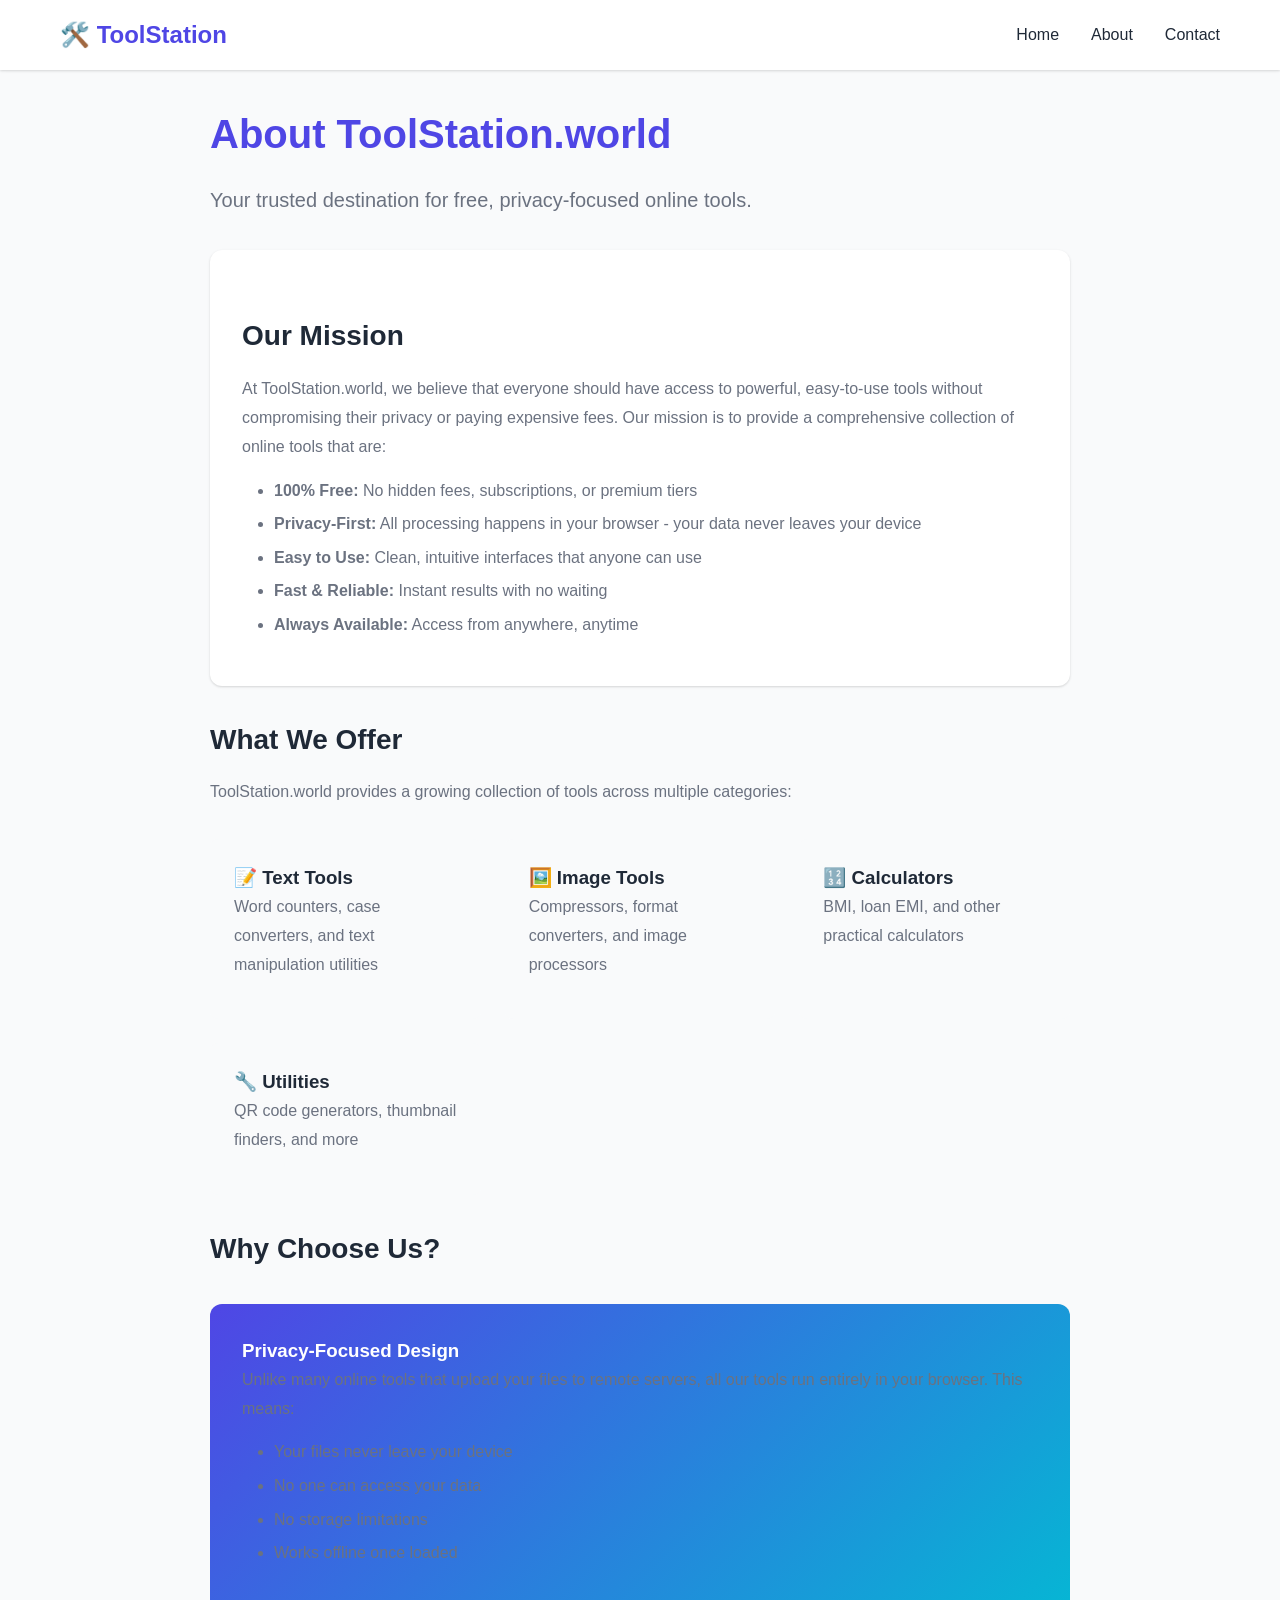
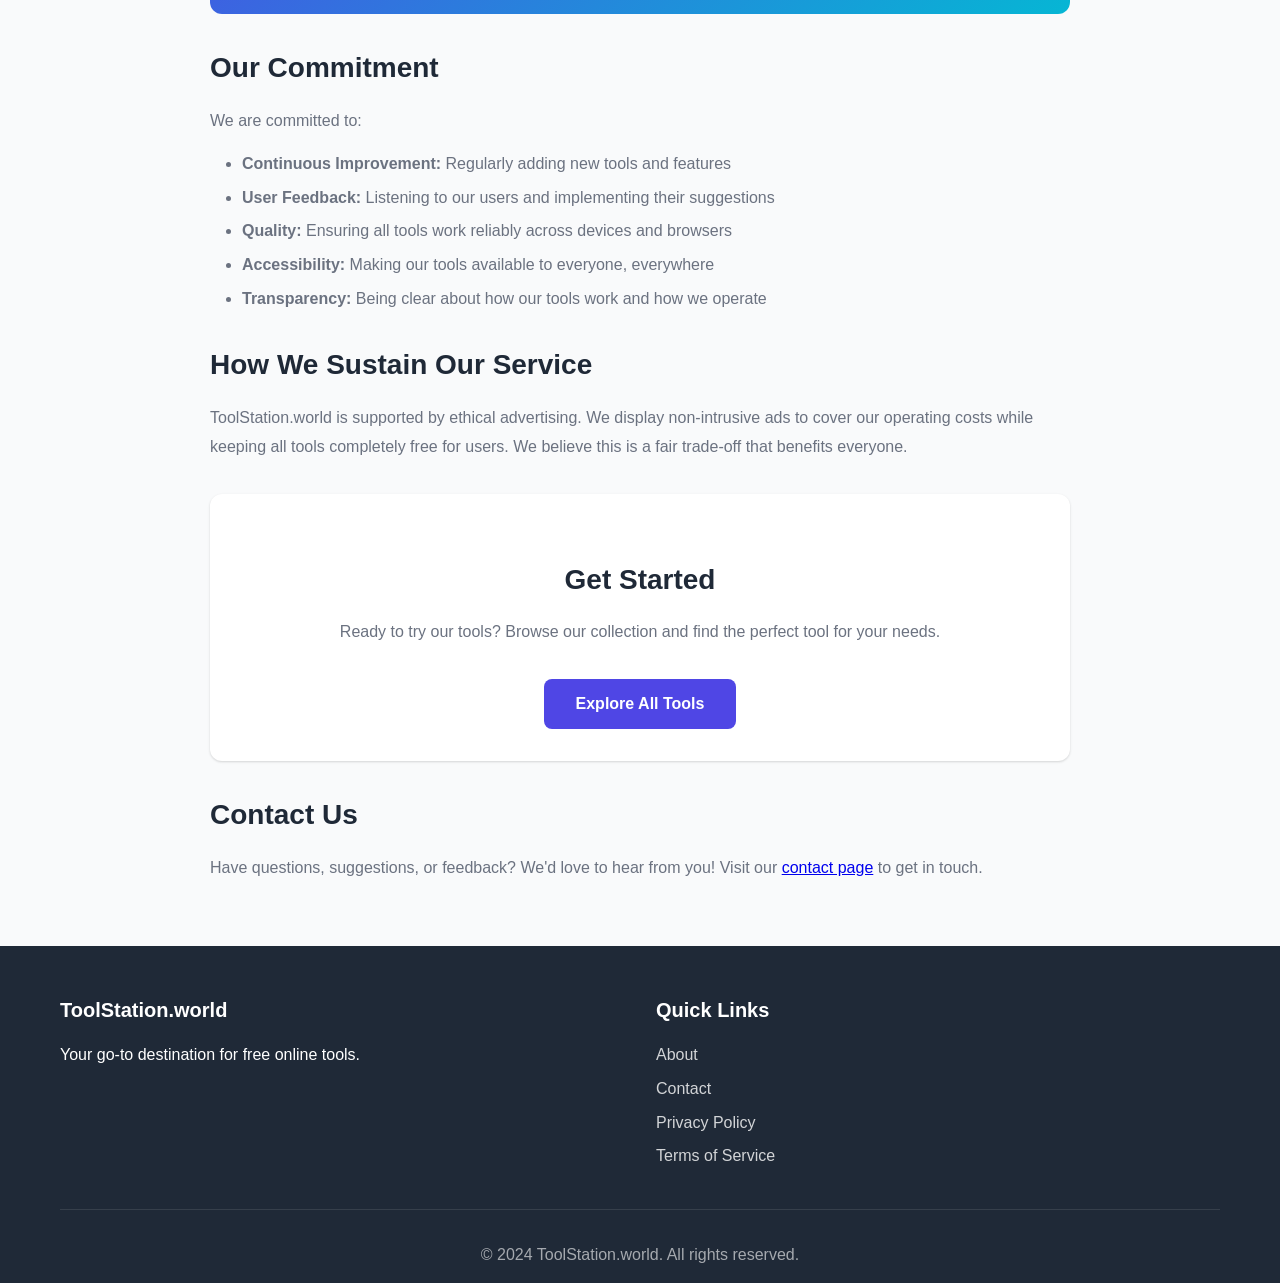
==== about.html @ adee9e63 "Add files via upload" ====
<!DOCTYPE html>
<html lang="en">
<head>
    <meta charset="UTF-8">
    <meta name="viewport" content="width=device-width, initial-scale=1.0">
    <meta name="description" content="About ToolStation.world - Learn about our mission to provide free, privacy-focused online tools for everyone.">
    <title>About Us | ToolStation.world</title>
    <link rel="stylesheet" href="/assets/style.css">
</head>
<body>
    <header>
        <div class="container">
            <div class="header-content">
                <h1 class="logo">🛠️ <a href="/" style="color: inherit; text-decoration: none;">ToolStation</a></h1>
                <nav>
                    <a href="/">Home</a>
                    <a href="/about.html">About</a>
                    <a href="/contact.html">Contact</a>
                </nav>
            </div>
        </div>
    </header>

    <main class="content-page">
        <h1>About ToolStation.world</h1>
        <p style="font-size: 1.25rem; color: var(--text-light);">Your trusted destination for free, privacy-focused online tools.</p>

        <div style="background: var(--bg-color); padding: 2rem; border-radius: 12px; box-shadow: var(--card-shadow); margin: 2rem 0;">
            <h2>Our Mission</h2>
            <p>At ToolStation.world, we believe that everyone should have access to powerful, easy-to-use tools without compromising their privacy or paying expensive fees. Our mission is to provide a comprehensive collection of online tools that are:</p>
            <ul>
                <li><strong>100% Free:</strong> No hidden fees, subscriptions, or premium tiers</li>
                <li><strong>Privacy-First:</strong> All processing happens in your browser - your data never leaves your device</li>
                <li><strong>Easy to Use:</strong> Clean, intuitive interfaces that anyone can use</li>
                <li><strong>Fast & Reliable:</strong> Instant results with no waiting</li>
                <li><strong>Always Available:</strong> Access from anywhere, anytime</li>
            </ul>
        </div>

        <h2>What We Offer</h2>
        <p>ToolStation.world provides a growing collection of tools across multiple categories:</p>

        <div style="display: grid; grid-template-columns: repeat(auto-fit, minmax(250px, 1fr)); gap: 1.5rem; margin: 2rem 0;">
            <div style="background: var(--bg-light); padding: 1.5rem; border-radius: 8px;">
                <h3>📝 Text Tools</h3>
                <p>Word counters, case converters, and text manipulation utilities</p>
            </div>
            <div style="background: var(--bg-light); padding: 1.5rem; border-radius: 8px;">
                <h3>🖼️ Image Tools</h3>
                <p>Compressors, format converters, and image processors</p>
            </div>
            <div style="background: var(--bg-light); padding: 1.5rem; border-radius: 8px;">
                <h3>🔢 Calculators</h3>
                <p>BMI, loan EMI, and other practical calculators</p>
            </div>
            <div style="background: var(--bg-light); padding: 1.5rem; border-radius: 8px;">
                <h3>🔧 Utilities</h3>
                <p>QR code generators, thumbnail finders, and more</p>
            </div>
        </div>

        <h2>Why Choose Us?</h2>
        <div style="background: linear-gradient(135deg, var(--primary-color) 0%, var(--secondary-color) 100%); color: white; padding: 2rem; border-radius: 12px; margin: 2rem 0;">
            <h3 style="color: white;">Privacy-Focused Design</h3>
            <p>Unlike many online tools that upload your files to remote servers, all our tools run entirely in your browser. This means:</p>
            <ul>
                <li>Your files never leave your device</li>
                <li>No one can access your data</li>
                <li>No storage limitations</li>
                <li>Works offline once loaded</li>
            </ul>
        </div>

        <h2>Our Commitment</h2>
        <p>We are committed to:</p>
        <ul>
            <li><strong>Continuous Improvement:</strong> Regularly adding new tools and features</li>
            <li><strong>User Feedback:</strong> Listening to our users and implementing their suggestions</li>
            <li><strong>Quality:</strong> Ensuring all tools work reliably across devices and browsers</li>
            <li><strong>Accessibility:</strong> Making our tools available to everyone, everywhere</li>
            <li><strong>Transparency:</strong> Being clear about how our tools work and how we operate</li>
        </ul>

        <h2>How We Sustain Our Service</h2>
        <p>ToolStation.world is supported by ethical advertising. We display non-intrusive ads to cover our operating costs while keeping all tools completely free for users. We believe this is a fair trade-off that benefits everyone.</p>

        <div style="background: var(--bg-color); padding: 2rem; border-radius: 12px; box-shadow: var(--card-shadow); margin: 2rem 0; text-align: center;">
            <h2>Get Started</h2>
            <p>Ready to try our tools? Browse our collection and find the perfect tool for your needs.</p>
            <a href="/" class="btn" style="display: inline-block; margin-top: 1rem; text-decoration: none;">Explore All Tools</a>
        </div>

        <h2>Contact Us</h2>
        <p>Have questions, suggestions, or feedback? We'd love to hear from you! Visit our <a href="/contact.html">contact page</a> to get in touch.</p>
    </main>

    <footer>
        <div class="container">
            <div class="footer-content">
                <div class="footer-section">
                    <h4>ToolStation.world</h4>
                    <p>Your go-to destination for free online tools.</p>
                </div>
                <div class="footer-section">
                    <h4>Quick Links</h4>
                    <ul>
                        <li><a href="/about.html">About</a></li>
                        <li><a href="/contact.html">Contact</a></li>
                        <li><a href="/privacy.html">Privacy Policy</a></li>
                        <li><a href="/terms.html">Terms of Service</a></li>
                    </ul>
                </div>
            </div>
            <div class="footer-bottom">
                <p>&copy; 2024 ToolStation.world. All rights reserved.</p>
            </div>
        </div>
    </footer>
</body>
</html>
---- assets/style.css ----
* {
    margin: 0;
    padding: 0;
    box-sizing: border-box;
}

:root {
    --primary-color: #4f46e5;
    --primary-dark: #4338ca;
    --secondary-color: #06b6d4;
    --text-color: #1f2937;
    --text-light: #6b7280;
    --bg-color: #ffffff;
    --bg-light: #f9fafb;
    --border-color: #e5e7eb;
    --success-color: #10b981;
    --warning-color: #f59e0b;
    --danger-color: #ef4444;
    --card-shadow: 0 1px 3px 0 rgba(0, 0, 0, 0.1), 0 1px 2px 0 rgba(0, 0, 0, 0.06);
    --card-shadow-hover: 0 10px 15px -3px rgba(0, 0, 0, 0.1), 0 4px 6px -2px rgba(0, 0, 0, 0.05);
}

body {
    font-family: -apple-system, BlinkMacSystemFont, 'Segoe UI', Roboto, 'Helvetica Neue', Arial, sans-serif;
    line-height: 1.6;
    color: var(--text-color);
    background-color: var(--bg-light);
}

.container {
    max-width: 1200px;
    margin: 0 auto;
    padding: 0 20px;
}

/* Header */
header {
    background: var(--bg-color);
    box-shadow: var(--card-shadow);
    position: sticky;
    top: 0;
    z-index: 100;
}

.header-content {
    display: flex;
    justify-content: space-between;
    align-items: center;
    padding: 1rem 0;
}

.logo {
    font-size: 1.5rem;
    font-weight: 700;
    color: var(--primary-color);
}

nav {
    display: flex;
    gap: 2rem;
}

nav a {
    color: var(--text-color);
    text-decoration: none;
    font-weight: 500;
    transition: color 0.3s;
}

nav a:hover {
    color: var(--primary-color);
}

/* Hero Section */
.hero {
    background: linear-gradient(135deg, var(--primary-color) 0%, var(--secondary-color) 100%);
    color: white;
    padding: 4rem 0;
    text-align: center;
}

.hero h1 {
    font-size: 3rem;
    margin-bottom: 1rem;
    font-weight: 700;
}

.hero p {
    font-size: 1.25rem;
    opacity: 0.95;
}

/* Tools Section */
.tools-section {
    padding: 4rem 0;
}

.tools-section h2 {
    text-align: center;
    font-size: 2.5rem;
    margin-bottom: 3rem;
    color: var(--text-color);
}

.tools-grid {
    display: grid;
    grid-template-columns: repeat(auto-fit, minmax(300px, 1fr));
    gap: 2rem;
}

.tool-card {
    background: var(--bg-color);
    padding: 2rem;
    border-radius: 12px;
    box-shadow: var(--card-shadow);
    transition: all 0.3s;
    text-decoration: none;
    color: var(--text-color);
    display: block;
}

.tool-card:hover {
    box-shadow: var(--card-shadow-hover);
    transform: translateY(-5px);
}

.tool-icon {
    font-size: 3rem;
    margin-bottom: 1rem;
}

.tool-card h3 {
    font-size: 1.5rem;
    margin-bottom: 0.5rem;
    color: var(--primary-color);
}

.tool-card p {
    color: var(--text-light);
}

/* Features Section */
.features-section {
    background: var(--bg-color);
    padding: 4rem 0;
}

.features-section h2 {
    text-align: center;
    font-size: 2.5rem;
    margin-bottom: 3rem;
}

.features-grid {
    display: grid;
    grid-template-columns: repeat(auto-fit, minmax(250px, 1fr));
    gap: 2rem;
}

.feature {
    text-align: center;
    padding: 2rem;
}

.feature h3 {
    font-size: 1.5rem;
    margin-bottom: 1rem;
}

/* Tool Page Styles */
.tool-container {
    max-width: 800px;
    margin: 2rem auto;
    padding: 0 20px;
}

.tool-header {
    text-align: center;
    margin-bottom: 2rem;
}

.tool-header h1 {
    font-size: 2.5rem;
    color: var(--primary-color);
    margin-bottom: 0.5rem;
}

.tool-header p {
    color: var(--text-light);
    font-size: 1.1rem;
}

.ad {
    background: var(--bg-light);
    border: 2px dashed var(--border-color);
    padding: 2rem;
    text-align: center;
    margin: 2rem 0;
    border-radius: 8px;
    color: var(--text-light);
}

.ad::before {
    content: "Advertisement";
    display: block;
    font-size: 0.875rem;
}

.tool-content {
    background: var(--bg-color);
    padding: 2rem;
    border-radius: 12px;
    box-shadow: var(--card-shadow);
    margin-bottom: 2rem;
}

.form-group {
    margin-bottom: 1.5rem;
}

.form-group label {
    display: block;
    margin-bottom: 0.5rem;
    font-weight: 600;
    color: var(--text-color);
}

.form-group input,
.form-group textarea,
.form-group select {
    width: 100%;
    padding: 0.75rem;
    border: 2px solid var(--border-color);
    border-radius: 8px;
    font-size: 1rem;
    font-family: inherit;
    transition: border-color 0.3s;
}

.form-group input:focus,
.form-group textarea:focus,
.form-group select:focus {
    outline: none;
    border-color: var(--primary-color);
}

.form-group textarea {
    min-height: 150px;
    resize: vertical;
}

.btn {
    padding: 0.75rem 2rem;
    background: var(--primary-color);
    color: white;
    border: none;
    border-radius: 8px;
    font-size: 1rem;
    font-weight: 600;
    cursor: pointer;
    transition: background 0.3s;
}

.btn:hover {
    background: var(--primary-dark);
}

.btn-secondary {
    background: var(--secondary-color);
}

.btn-group {
    display: flex;
    gap: 1rem;
    flex-wrap: wrap;
}

.result-box {
    background: var(--bg-light);
    padding: 1.5rem;
    border-radius: 8px;
    margin-top: 1.5rem;
    border: 2px solid var(--border-color);
}

.result-box h3 {
    margin-bottom: 1rem;
    color: var(--primary-color);
}

.stats {
    display: grid;
    grid-template-columns: repeat(auto-fit, minmax(150px, 1fr));
    gap: 1rem;
    margin-top: 1rem;
}

.stat-item {
    background: var(--bg-color);
    padding: 1rem;
    border-radius: 8px;
    text-align: center;
}

.stat-value {
    font-size: 2rem;
    font-weight: 700;
    color: var(--primary-color);
}

.stat-label {
    color: var(--text-light);
    font-size: 0.875rem;
}

/* FAQ Section */
.faq-section {
    background: var(--bg-color);
    padding: 2rem;
    border-radius: 12px;
    box-shadow: var(--card-shadow);
    margin-top: 3rem;
}

.faq-section h2 {
    font-size: 2rem;
    margin-bottom: 2rem;
    color: var(--text-color);
}

.faq-item {
    margin-bottom: 1.5rem;
    padding-bottom: 1.5rem;
    border-bottom: 1px solid var(--border-color);
}

.faq-item:last-child {
    border-bottom: none;
}

.faq-item h3 {
    color: var(--primary-color);
    margin-bottom: 0.5rem;
    font-size: 1.25rem;
}

.faq-item p {
    color: var(--text-light);
    line-height: 1.6;
}

/* Image Preview */
.image-preview {
    margin-top: 1rem;
    text-align: center;
}

.image-preview img {
    max-width: 100%;
    max-height: 400px;
    border-radius: 8px;
    box-shadow: var(--card-shadow);
}

#qrcode {
    display: flex;
    justify-content: center;
    margin-top: 1rem;
}

#qrcode canvas {
    border-radius: 8px;
    box-shadow: var(--card-shadow);
}

/* Footer */
footer {
    background: var(--text-color);
    color: white;
    padding: 3rem 0 1rem;
    margin-top: 4rem;
}

.footer-content {
    display: grid;
    grid-template-columns: repeat(auto-fit, minmax(250px, 1fr));
    gap: 2rem;
    margin-bottom: 2rem;
}

.footer-section h4 {
    margin-bottom: 1rem;
    font-size: 1.25rem;
}

.footer-section ul {
    list-style: none;
}

.footer-section ul li {
    margin-bottom: 0.5rem;
}

.footer-section a {
    color: rgba(255, 255, 255, 0.8);
    text-decoration: none;
    transition: color 0.3s;
}

.footer-section a:hover {
    color: white;
}

.footer-bottom {
    text-align: center;
    padding-top: 2rem;
    border-top: 1px solid rgba(255, 255, 255, 0.1);
    color: rgba(255, 255, 255, 0.6);
}

/* Content Pages */
.content-page {
    max-width: 900px;
    margin: 2rem auto;
    padding: 0 20px;
}

.content-page h1 {
    font-size: 2.5rem;
    margin-bottom: 1rem;
    color: var(--primary-color);
}

.content-page h2 {
    font-size: 1.75rem;
    margin-top: 2rem;
    margin-bottom: 1rem;
    color: var(--text-color);
}

.content-page p {
    margin-bottom: 1rem;
    line-height: 1.8;
    color: var(--text-light);
}

.content-page ul {
    margin-left: 2rem;
    margin-bottom: 1rem;
}

.content-page li {
    margin-bottom: 0.5rem;
    color: var(--text-light);
}

/* Responsive */
@media (max-width: 768px) {
    .hero h1 {
        font-size: 2rem;
    }

    .hero p {
        font-size: 1rem;
    }

    .tools-grid {
        grid-template-columns: 1fr;
    }

    nav {
        gap: 1rem;
    }

    .header-content {
        flex-direction: column;
        gap: 1rem;
    }

    .btn-group {
        flex-direction: column;
    }

    .btn {
        width: 100%;
    }
}

/* Utility Classes */
.hidden {
    display: none;
}

.text-center {
    text-align: center;
}

.mt-1 { margin-top: 1rem; }
.mt-2 { margin-top: 2rem; }
.mb-1 { margin-bottom: 1rem; }
.mb-2 { margin-bottom: 2rem; }
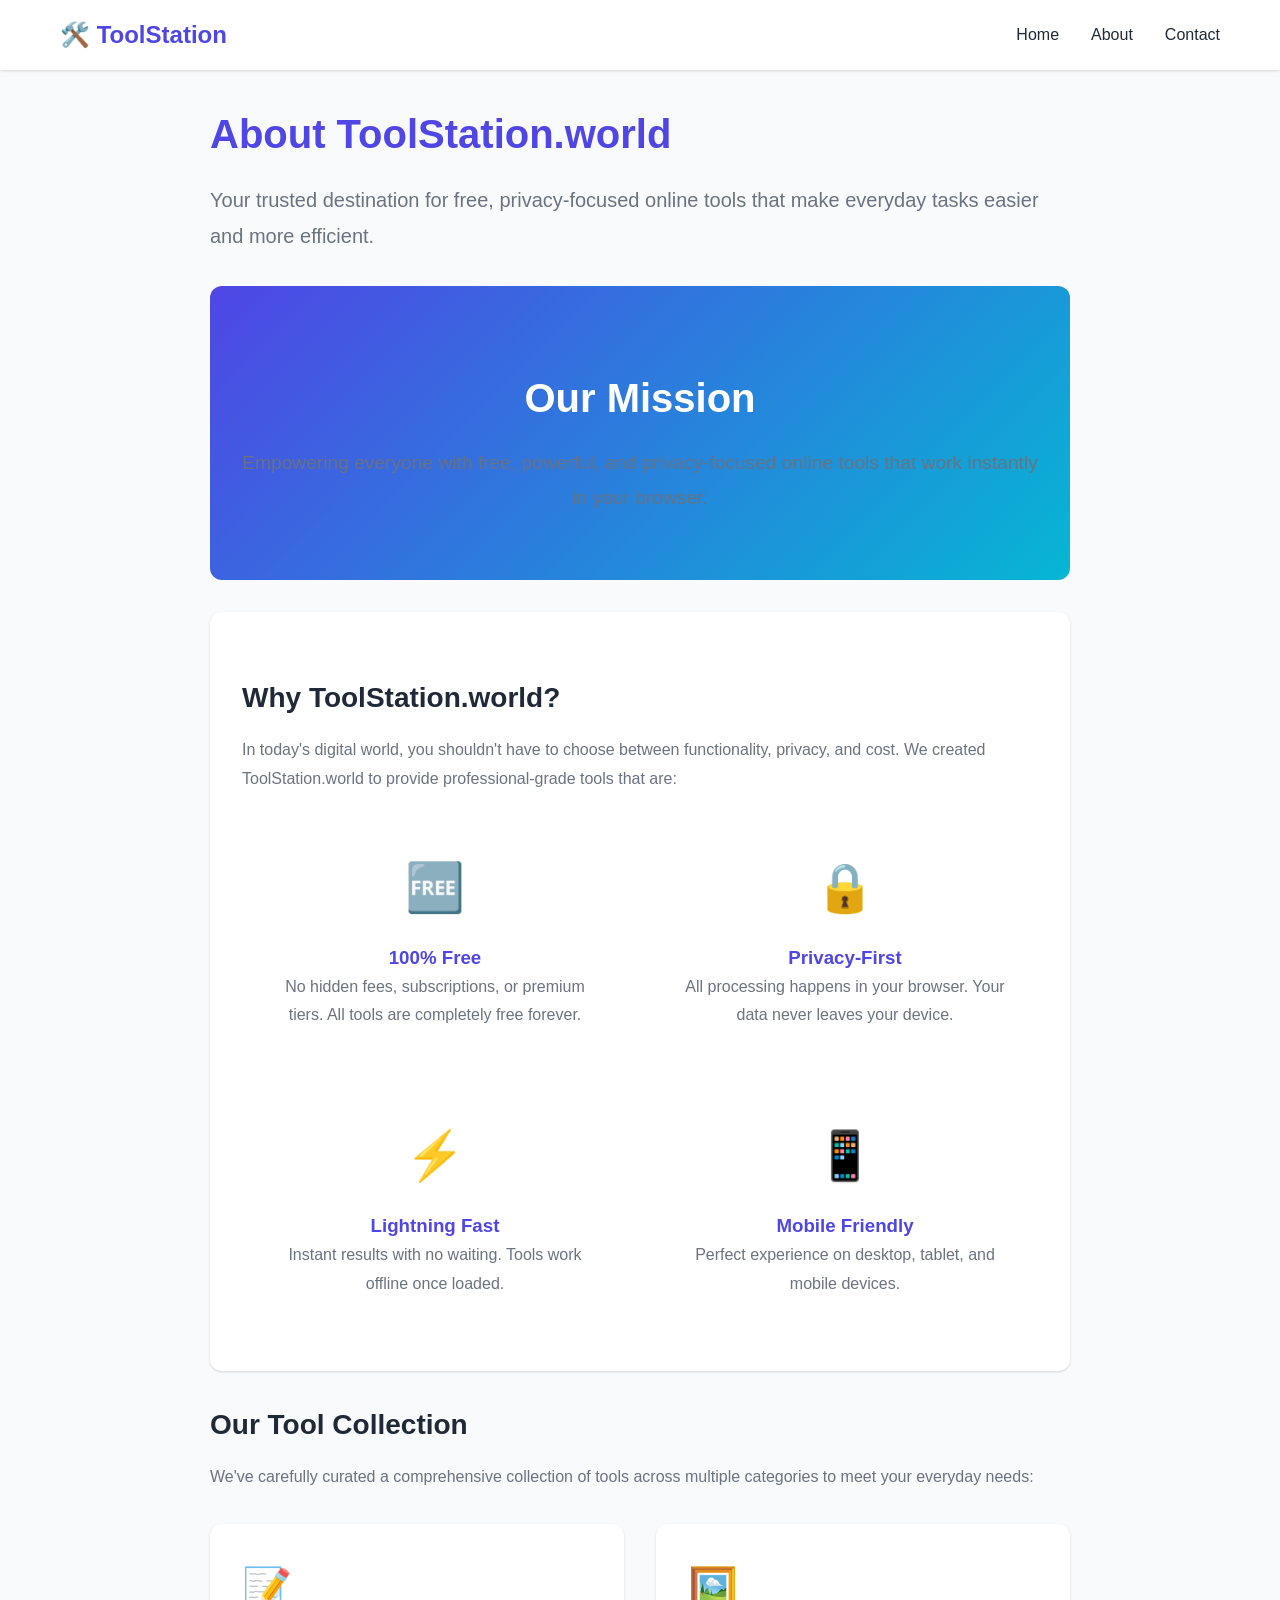
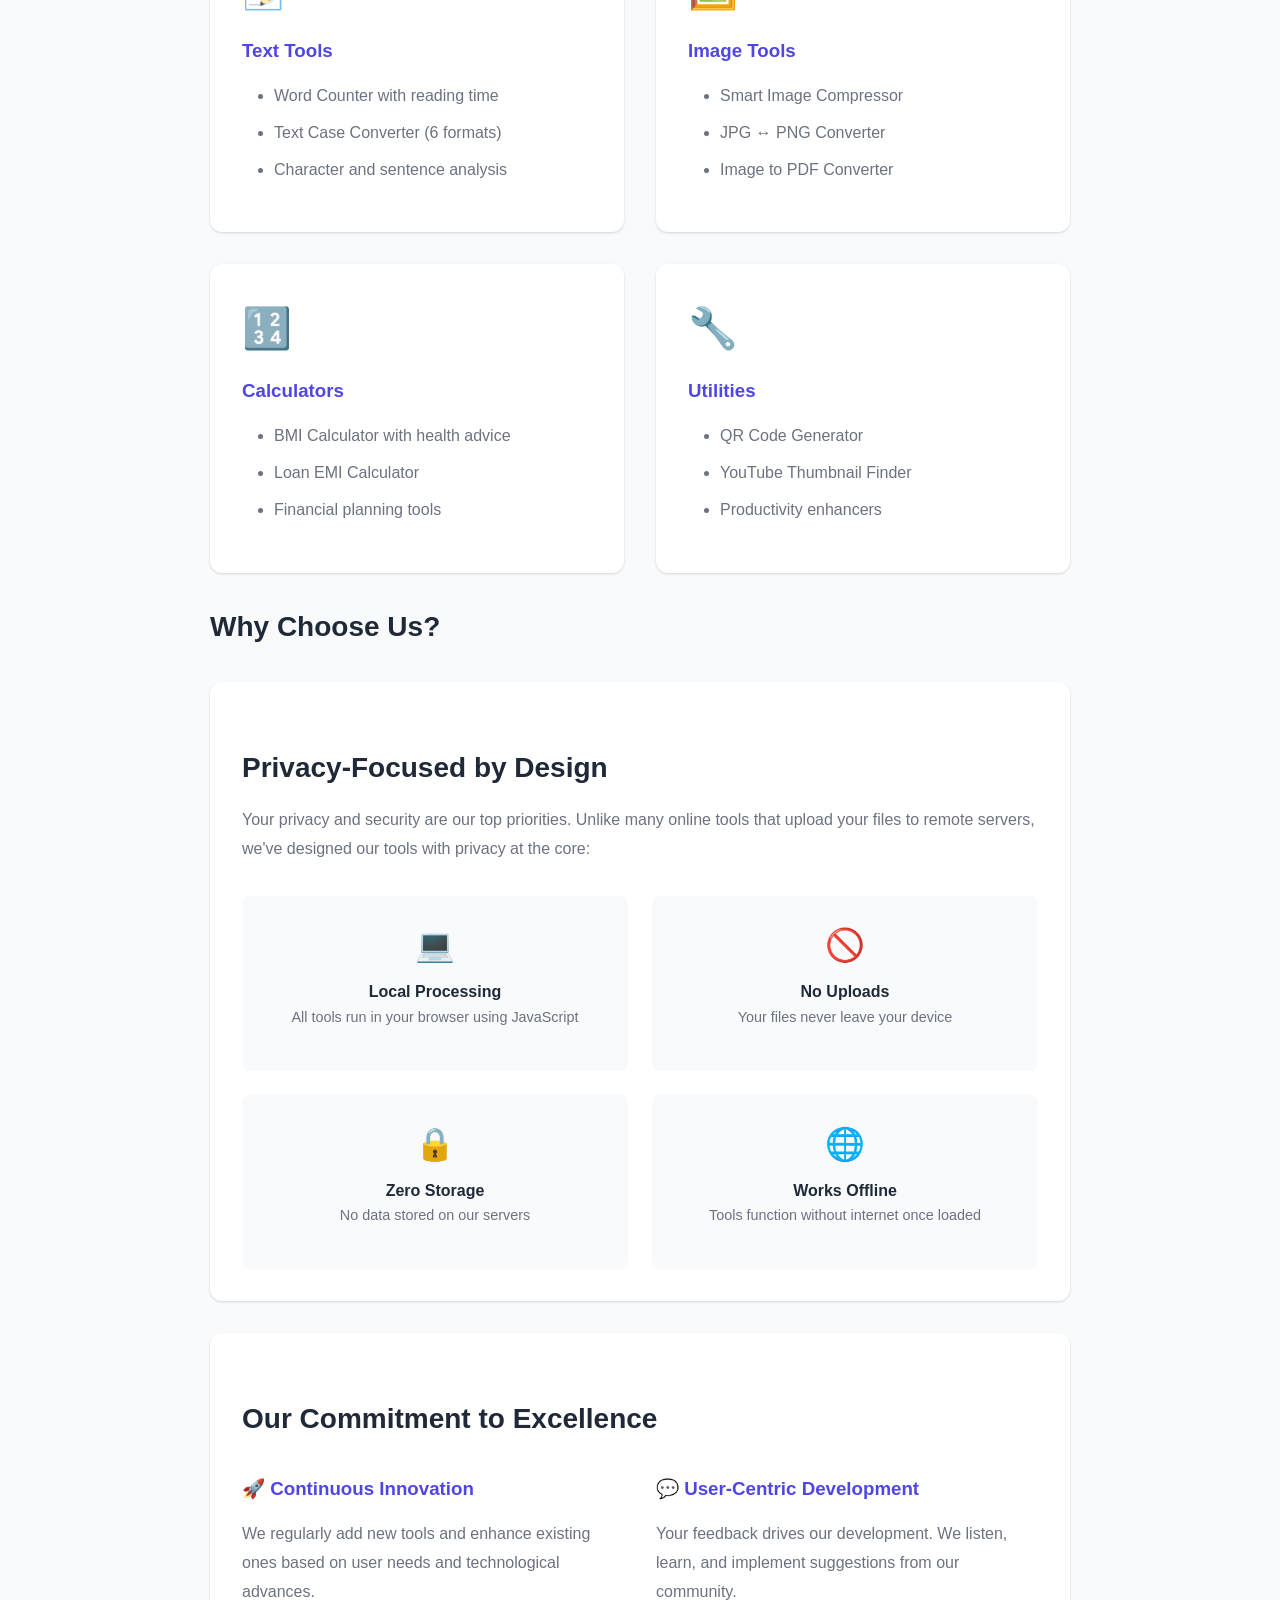
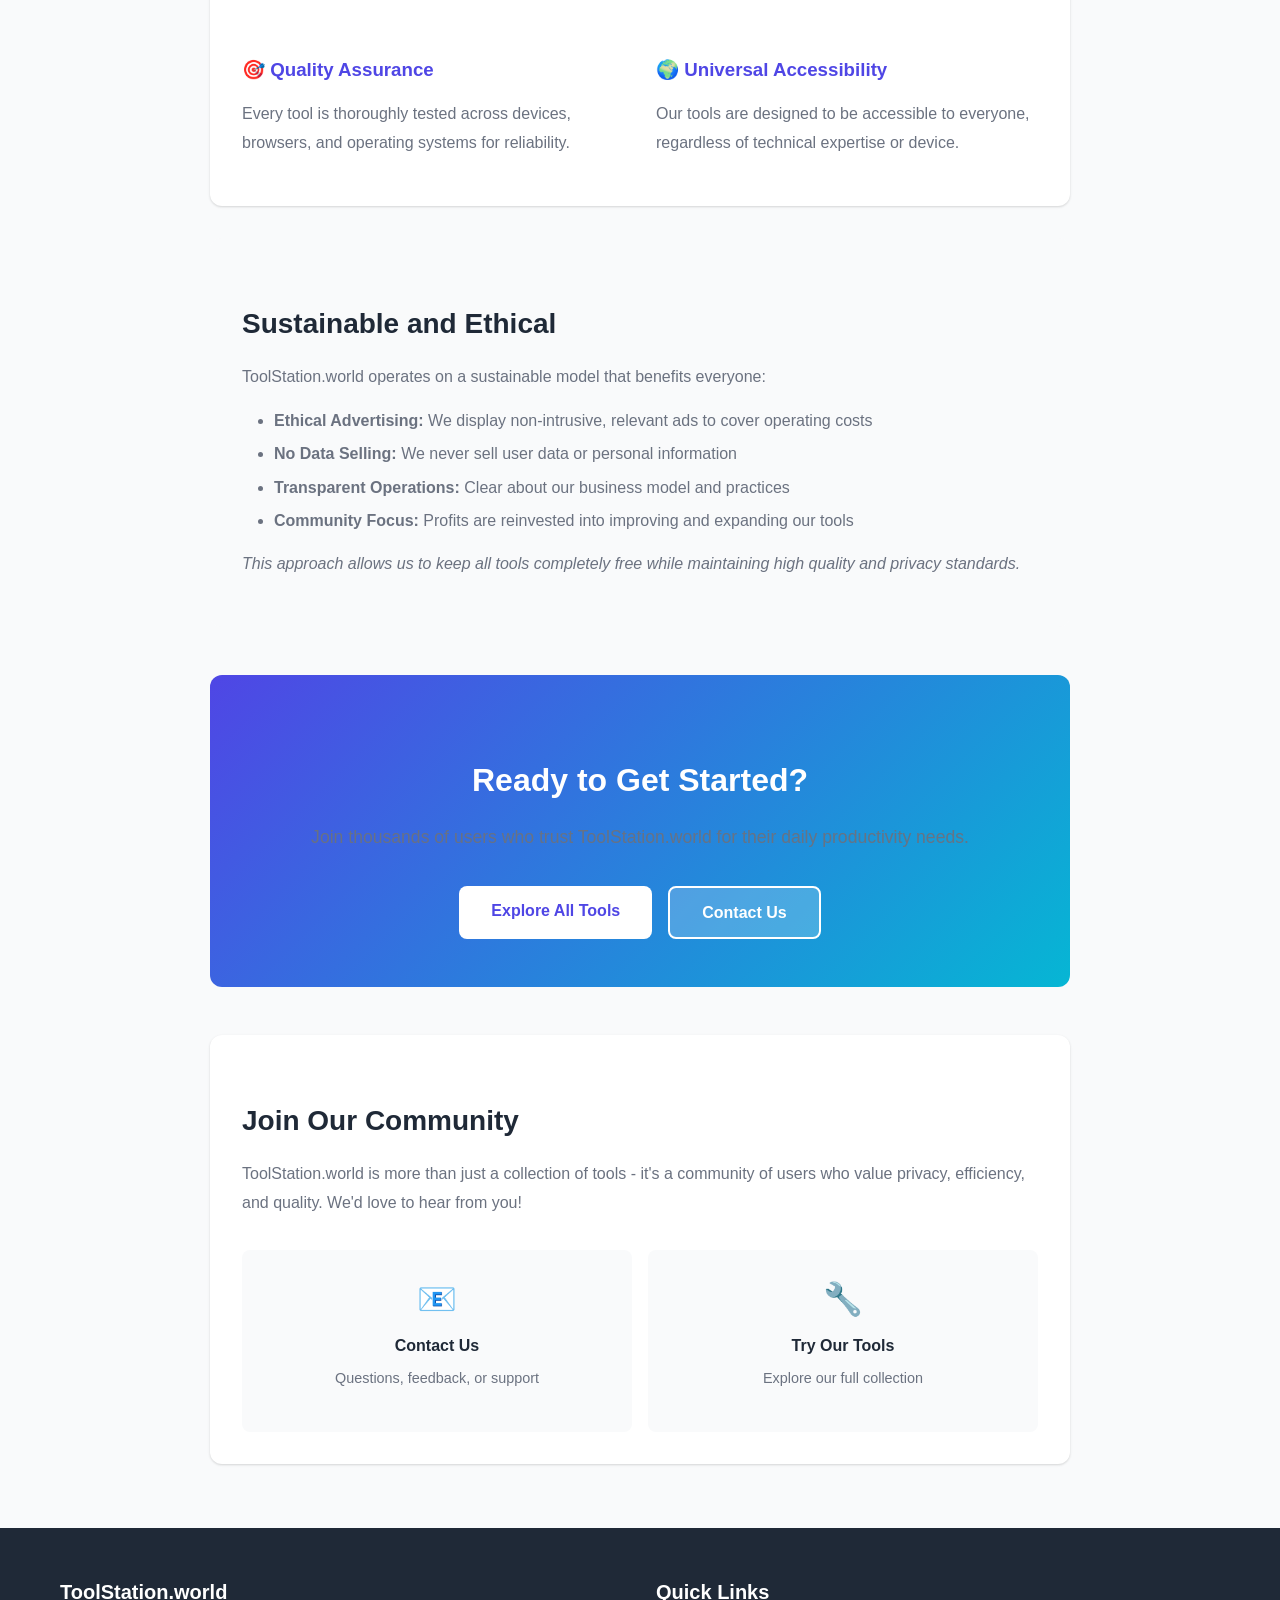
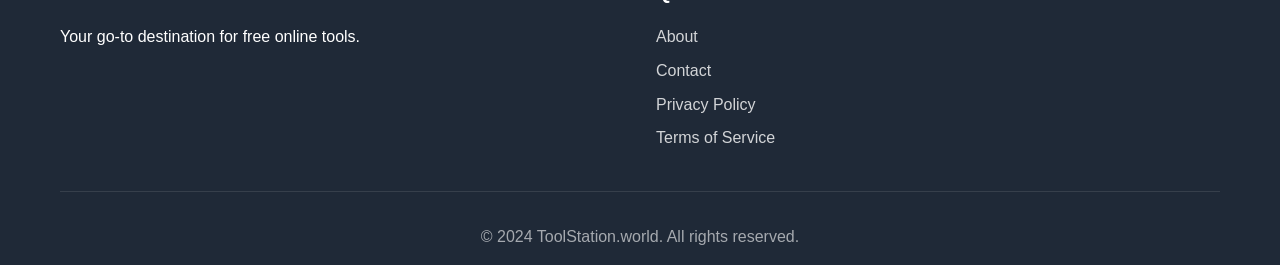
==== commit 67772115: "Add files via upload" ====
--- a/about.html
+++ b/about.html
@@ -23,75 +23,171 @@
 
     <main class="content-page">
         <h1>About ToolStation.world</h1>
-        <p style="font-size: 1.25rem; color: var(--text-light);">Your trusted destination for free, privacy-focused online tools.</p>
-
-        <div style="background: var(--bg-color); padding: 2rem; border-radius: 12px; box-shadow: var(--card-shadow); margin: 2rem 0;">
-            <h2>Our Mission</h2>
-            <p>At ToolStation.world, we believe that everyone should have access to powerful, easy-to-use tools without compromising their privacy or paying expensive fees. Our mission is to provide a comprehensive collection of online tools that are:</p>
-            <ul>
-                <li><strong>100% Free:</strong> No hidden fees, subscriptions, or premium tiers</li>
-                <li><strong>Privacy-First:</strong> All processing happens in your browser - your data never leaves your device</li>
-                <li><strong>Easy to Use:</strong> Clean, intuitive interfaces that anyone can use</li>
-                <li><strong>Fast & Reliable:</strong> Instant results with no waiting</li>
-                <li><strong>Always Available:</strong> Access from anywhere, anytime</li>
+        <p style="font-size: 1.25rem; color: var(--text-light); margin-bottom: 2rem;">Your trusted destination for free, privacy-focused online tools that make everyday tasks easier and more efficient.</p>
+
+        <div style="background: linear-gradient(135deg, var(--primary-color) 0%, var(--secondary-color) 100%); color: white; padding: 3rem 2rem; border-radius: 12px; margin: 2rem 0; text-align: center;">
+            <h2 style="color: white; font-size: 2.5rem; margin-bottom: 1rem;">Our Mission</h2>
+            <p style="font-size: 1.2rem; opacity: 0.95;">Empowering everyone with free, powerful, and privacy-focused online tools that work instantly in your browser.</p>
+        </div>
+
+        <div style="background: var(--bg-color); padding: 2rem; border-radius: 12px; box-shadow: var(--card-shadow); margin: 2rem 0;">
+            <h2>Why ToolStation.world?</h2>
+            <p>In today's digital world, you shouldn't have to choose between functionality, privacy, and cost. We created ToolStation.world to provide professional-grade tools that are:</p>
+            <div style="display: grid; grid-template-columns: repeat(auto-fit, minmax(250px, 1fr)); gap: 1.5rem; margin-top: 2rem;">
+                <div style="text-align: center; padding: 1.5rem;">
+                    <div style="font-size: 3rem; margin-bottom: 1rem;">🆓</div>
+                    <h3 style="color: var(--primary-color);">100% Free</h3>
+                    <p>No hidden fees, subscriptions, or premium tiers. All tools are completely free forever.</p>
+                </div>
+                <div style="text-align: center; padding: 1.5rem;">
+                    <div style="font-size: 3rem; margin-bottom: 1rem;">🔒</div>
+                    <h3 style="color: var(--primary-color);">Privacy-First</h3>
+                    <p>All processing happens in your browser. Your data never leaves your device.</p>
+                </div>
+                <div style="text-align: center; padding: 1.5rem;">
+                    <div style="font-size: 3rem; margin-bottom: 1rem;">⚡</div>
+                    <h3 style="color: var(--primary-color);">Lightning Fast</h3>
+                    <p>Instant results with no waiting. Tools work offline once loaded.</p>
+                </div>
+                <div style="text-align: center; padding: 1.5rem;">
+                    <div style="font-size: 3rem; margin-bottom: 1rem;">📱</div>
+                    <h3 style="color: var(--primary-color);">Mobile Friendly</h3>
+                    <p>Perfect experience on desktop, tablet, and mobile devices.</p>
+                </div>
+            </div>
+        </div>
+
+        <h2>Our Tool Collection</h2>
+        <p>We've carefully curated a comprehensive collection of tools across multiple categories to meet your everyday needs:</p>
+
+        <div style="display: grid; grid-template-columns: repeat(auto-fit, minmax(280px, 1fr)); gap: 2rem; margin: 2rem 0;">
+            <div style="background: var(--bg-color); padding: 2rem; border-radius: 12px; box-shadow: var(--card-shadow);">
+                <div style="font-size: 2.5rem; margin-bottom: 1rem;">📝</div>
+                <h3 style="color: var(--primary-color); margin-bottom: 1rem;">Text Tools</h3>
+                <ul style="color: var(--text-light); line-height: 1.8;">
+                    <li>Word Counter with reading time</li>
+                    <li>Text Case Converter (6 formats)</li>
+                    <li>Character and sentence analysis</li>
+                </ul>
+            </div>
+            <div style="background: var(--bg-color); padding: 2rem; border-radius: 12px; box-shadow: var(--card-shadow);">
+                <div style="font-size: 2.5rem; margin-bottom: 1rem;">🖼️</div>
+                <h3 style="color: var(--primary-color); margin-bottom: 1rem;">Image Tools</h3>
+                <ul style="color: var(--text-light); line-height: 1.8;">
+                    <li>Smart Image Compressor</li>
+                    <li>JPG ↔ PNG Converter</li>
+                    <li>Image to PDF Converter</li>
+                </ul>
+            </div>
+            <div style="background: var(--bg-color); padding: 2rem; border-radius: 12px; box-shadow: var(--card-shadow);">
+                <div style="font-size: 2.5rem; margin-bottom: 1rem;">🔢</div>
+                <h3 style="color: var(--primary-color); margin-bottom: 1rem;">Calculators</h3>
+                <ul style="color: var(--text-light); line-height: 1.8;">
+                    <li>BMI Calculator with health advice</li>
+                    <li>Loan EMI Calculator</li>
+                    <li>Financial planning tools</li>
+                </ul>
+            </div>
+            <div style="background: var(--bg-color); padding: 2rem; border-radius: 12px; box-shadow: var(--card-shadow);">
+                <div style="font-size: 2.5rem; margin-bottom: 1rem;">🔧</div>
+                <h3 style="color: var(--primary-color); margin-bottom: 1rem;">Utilities</h3>
+                <ul style="color: var(--text-light); line-height: 1.8;">
+                    <li>QR Code Generator</li>
+                    <li>YouTube Thumbnail Finder</li>
+                    <li>Productivity enhancers</li>
+                </ul>
+            </div>
+        </div>
+
+        <h2>Why Choose Us?</h2>
+        <div style="background: var(--bg-color); padding: 2rem; border-radius: 12px; box-shadow: var(--card-shadow); margin: 2rem 0;">
+            <h2>Privacy-Focused by Design</h2>
+            <p>Your privacy and security are our top priorities. Unlike many online tools that upload your files to remote servers, we've designed our tools with privacy at the core:</p>
+            
+            <div style="display: grid; grid-template-columns: repeat(auto-fit, minmax(250px, 1fr)); gap: 1.5rem; margin-top: 2rem;">
+                <div style="background: var(--bg-light); padding: 1.5rem; border-radius: 8px; text-align: center;">
+                    <div style="font-size: 2rem; margin-bottom: 0.5rem;">💻</div>
+                    <h4>Local Processing</h4>
+                    <p style="font-size: 0.9rem; color: var(--text-light);">All tools run in your browser using JavaScript</p>
+                </div>
+                <div style="background: var(--bg-light); padding: 1.5rem; border-radius: 8px; text-align: center;">
+                    <div style="font-size: 2rem; margin-bottom: 0.5rem;">🚫</div>
+                    <h4>No Uploads</h4>
+                    <p style="font-size: 0.9rem; color: var(--text-light);">Your files never leave your device</p>
+                </div>
+                <div style="background: var(--bg-light); padding: 1.5rem; border-radius: 8px; text-align: center;">
+                    <div style="font-size: 2rem; margin-bottom: 0.5rem;">🔒</div>
+                    <h4>Zero Storage</h4>
+                    <p style="font-size: 0.9rem; color: var(--text-light);">No data stored on our servers</p>
+                </div>
+                <div style="background: var(--bg-light); padding: 1.5rem; border-radius: 8px; text-align: center;">
+                    <div style="font-size: 2rem; margin-bottom: 0.5rem;">🌐</div>
+                    <h4>Works Offline</h4>
+                    <p style="font-size: 0.9rem; color: var(--text-light);">Tools function without internet once loaded</p>
+                </div>
+            </div>
+        </div>
+
+        <div style="background: var(--bg-color); padding: 2rem; border-radius: 12px; box-shadow: var(--card-shadow); margin: 2rem 0;">
+            <h2>Our Commitment to Excellence</h2>
+            <div style="display: grid; grid-template-columns: repeat(auto-fit, minmax(300px, 1fr)); gap: 2rem; margin-top: 2rem;">
+                <div>
+                    <h3 style="color: var(--primary-color); margin-bottom: 1rem;">🚀 Continuous Innovation</h3>
+                    <p>We regularly add new tools and enhance existing ones based on user needs and technological advances.</p>
+                </div>
+                <div>
+                    <h3 style="color: var(--primary-color); margin-bottom: 1rem;">💬 User-Centric Development</h3>
+                    <p>Your feedback drives our development. We listen, learn, and implement suggestions from our community.</p>
+                </div>
+                <div>
+                    <h3 style="color: var(--primary-color); margin-bottom: 1rem;">🎯 Quality Assurance</h3>
+                    <p>Every tool is thoroughly tested across devices, browsers, and operating systems for reliability.</p>
+                </div>
+                <div>
+                    <h3 style="color: var(--primary-color); margin-bottom: 1rem;">🌍 Universal Accessibility</h3>
+                    <p>Our tools are designed to be accessible to everyone, regardless of technical expertise or device.</p>
+                </div>
+            </div>
+        </div>
+
+        <div style="background: var(--bg-light); padding: 2rem; border-radius: 12px; margin: 2rem 0;">
+            <h2>Sustainable and Ethical</h2>
+            <p>ToolStation.world operates on a sustainable model that benefits everyone:</p>
+            <ul style="margin-top: 1rem;">
+                <li><strong>Ethical Advertising:</strong> We display non-intrusive, relevant ads to cover operating costs</li>
+                <li><strong>No Data Selling:</strong> We never sell user data or personal information</li>
+                <li><strong>Transparent Operations:</strong> Clear about our business model and practices</li>
+                <li><strong>Community Focus:</strong> Profits are reinvested into improving and expanding our tools</li>
             </ul>
-        </div>
-
-        <h2>What We Offer</h2>
-        <p>ToolStation.world provides a growing collection of tools across multiple categories:</p>
-
-        <div style="display: grid; grid-template-columns: repeat(auto-fit, minmax(250px, 1fr)); gap: 1.5rem; margin: 2rem 0;">
-            <div style="background: var(--bg-light); padding: 1.5rem; border-radius: 8px;">
-                <h3>📝 Text Tools</h3>
-                <p>Word counters, case converters, and text manipulation utilities</p>
-            </div>
-            <div style="background: var(--bg-light); padding: 1.5rem; border-radius: 8px;">
-                <h3>🖼️ Image Tools</h3>
-                <p>Compressors, format converters, and image processors</p>
-            </div>
-            <div style="background: var(--bg-light); padding: 1.5rem; border-radius: 8px;">
-                <h3>🔢 Calculators</h3>
-                <p>BMI, loan EMI, and other practical calculators</p>
-            </div>
-            <div style="background: var(--bg-light); padding: 1.5rem; border-radius: 8px;">
-                <h3>🔧 Utilities</h3>
-                <p>QR code generators, thumbnail finders, and more</p>
-            </div>
-        </div>
-
-        <h2>Why Choose Us?</h2>
-        <div style="background: linear-gradient(135deg, var(--primary-color) 0%, var(--secondary-color) 100%); color: white; padding: 2rem; border-radius: 12px; margin: 2rem 0;">
-            <h3 style="color: white;">Privacy-Focused Design</h3>
-            <p>Unlike many online tools that upload your files to remote servers, all our tools run entirely in your browser. This means:</p>
-            <ul>
-                <li>Your files never leave your device</li>
-                <li>No one can access your data</li>
-                <li>No storage limitations</li>
-                <li>Works offline once loaded</li>
-            </ul>
-        </div>
-
-        <h2>Our Commitment</h2>
-        <p>We are committed to:</p>
-        <ul>
-            <li><strong>Continuous Improvement:</strong> Regularly adding new tools and features</li>
-            <li><strong>User Feedback:</strong> Listening to our users and implementing their suggestions</li>
-            <li><strong>Quality:</strong> Ensuring all tools work reliably across devices and browsers</li>
-            <li><strong>Accessibility:</strong> Making our tools available to everyone, everywhere</li>
-            <li><strong>Transparency:</strong> Being clear about how our tools work and how we operate</li>
-        </ul>
-
-        <h2>How We Sustain Our Service</h2>
-        <p>ToolStation.world is supported by ethical advertising. We display non-intrusive ads to cover our operating costs while keeping all tools completely free for users. We believe this is a fair trade-off that benefits everyone.</p>
-
-        <div style="background: var(--bg-color); padding: 2rem; border-radius: 12px; box-shadow: var(--card-shadow); margin: 2rem 0; text-align: center;">
-            <h2>Get Started</h2>
-            <p>Ready to try our tools? Browse our collection and find the perfect tool for your needs.</p>
-            <a href="/" class="btn" style="display: inline-block; margin-top: 1rem; text-decoration: none;">Explore All Tools</a>
-        </div>
-
-        <h2>Contact Us</h2>
-        <p>Have questions, suggestions, or feedback? We'd love to hear from you! Visit our <a href="/contact.html">contact page</a> to get in touch.</p>
+            <p style="margin-top: 1rem; font-style: italic; color: var(--text-light);">This approach allows us to keep all tools completely free while maintaining high quality and privacy standards.</p>
+        </div>
+
+        <div style="background: linear-gradient(135deg, var(--primary-color) 0%, var(--secondary-color) 100%); color: white; padding: 3rem 2rem; border-radius: 12px; margin: 3rem 0; text-align: center;">
+            <h2 style="color: white; font-size: 2rem; margin-bottom: 1rem;">Ready to Get Started?</h2>
+            <p style="font-size: 1.1rem; opacity: 0.95; margin-bottom: 2rem;">Join thousands of users who trust ToolStation.world for their daily productivity needs.</p>
+            <div style="display: flex; gap: 1rem; justify-content: center; flex-wrap: wrap;">
+                <a href="/" class="btn" style="background: white; color: var(--primary-color); text-decoration: none; font-weight: 600;">Explore All Tools</a>
+                <a href="/contact.html" class="btn" style="background: rgba(255,255,255,0.2); color: white; text-decoration: none; border: 2px solid white;">Contact Us</a>
+            </div>
+        </div>
+
+        <div style="background: var(--bg-color); padding: 2rem; border-radius: 12px; box-shadow: var(--card-shadow); margin: 2rem 0;">
+            <h2>Join Our Community</h2>
+            <p>ToolStation.world is more than just a collection of tools - it's a community of users who value privacy, efficiency, and quality. We'd love to hear from you!</p>
+            
+            <div style="display: grid; grid-template-columns: repeat(auto-fit, minmax(200px, 1fr)); gap: 1rem; margin-top: 2rem;">
+                <a href="/contact.html" style="background: var(--bg-light); padding: 1.5rem; border-radius: 8px; text-decoration: none; color: var(--text-color); text-align: center; transition: transform 0.2s;" onmouseover="this.style.transform='translateY(-2px)'" onmouseout="this.style.transform='translateY(0)'">
+                    <div style="font-size: 2rem; margin-bottom: 0.5rem;">📧</div>
+                    <strong>Contact Us</strong>
+                    <p style="font-size: 0.9rem; margin-top: 0.5rem; color: var(--text-light);">Questions, feedback, or support</p>
+                </a>
+                <a href="/" style="background: var(--bg-light); padding: 1.5rem; border-radius: 8px; text-decoration: none; color: var(--text-color); text-align: center; transition: transform 0.2s;" onmouseover="this.style.transform='translateY(-2px)'" onmouseout="this.style.transform='translateY(0)'">
+                    <div style="font-size: 2rem; margin-bottom: 0.5rem;">🔧</div>
+                    <strong>Try Our Tools</strong>
+                    <p style="font-size: 0.9rem; margin-top: 0.5rem; color: var(--text-light);">Explore our full collection</p>
+                </a>
+            </div>
+        </div>
     </main>
 
     <footer>
--- a/assets/style.css
+++ b/assets/style.css
@@ -190,7 +190,7 @@
     font-size: 1.1rem;
 }
 
-.ad {
+.ad-placeholder {
     background: var(--bg-light);
     border: 2px dashed var(--border-color);
     padding: 2rem;
@@ -198,11 +198,6 @@
     margin: 2rem 0;
     border-radius: 8px;
     color: var(--text-light);
-}
-
-.ad::before {
-    content: "Advertisement";
-    display: block;
     font-size: 0.875rem;
 }
 
@@ -259,6 +254,8 @@
     font-weight: 600;
     cursor: pointer;
     transition: background 0.3s;
+    text-decoration: none;
+    display: inline-block;
 }
 
 .btn:hover {
@@ -313,13 +310,47 @@
     font-size: 0.875rem;
 }
 
+/* SEO Content */
+.seo-content {
+    background: var(--bg-color);
+    padding: 2rem;
+    border-radius: 12px;
+    box-shadow: var(--card-shadow);
+    margin: 2rem 0;
+}
+
+.seo-content h2 {
+    color: var(--text-color);
+    margin-bottom: 1rem;
+}
+
+.seo-content h3 {
+    color: var(--primary-color);
+    margin: 1.5rem 0 1rem;
+}
+
+.seo-content p {
+    margin-bottom: 1rem;
+    line-height: 1.8;
+    color: var(--text-light);
+}
+
+.seo-content ul {
+    margin: 1rem 0 1rem 2rem;
+}
+
+.seo-content li {
+    margin-bottom: 0.5rem;
+    color: var(--text-light);
+}
+
 /* FAQ Section */
 .faq-section {
     background: var(--bg-color);
     padding: 2rem;
     border-radius: 12px;
     box-shadow: var(--card-shadow);
-    margin-top: 3rem;
+    margin-top: 2rem;
 }
 
 .faq-section h2 {
@@ -498,4 +529,4 @@
 .mt-1 { margin-top: 1rem; }
 .mt-2 { margin-top: 2rem; }
 .mb-1 { margin-bottom: 1rem; }
-.mb-2 { margin-bottom: 2rem; }
+.mb-2 { margin-bottom: 2rem; }
